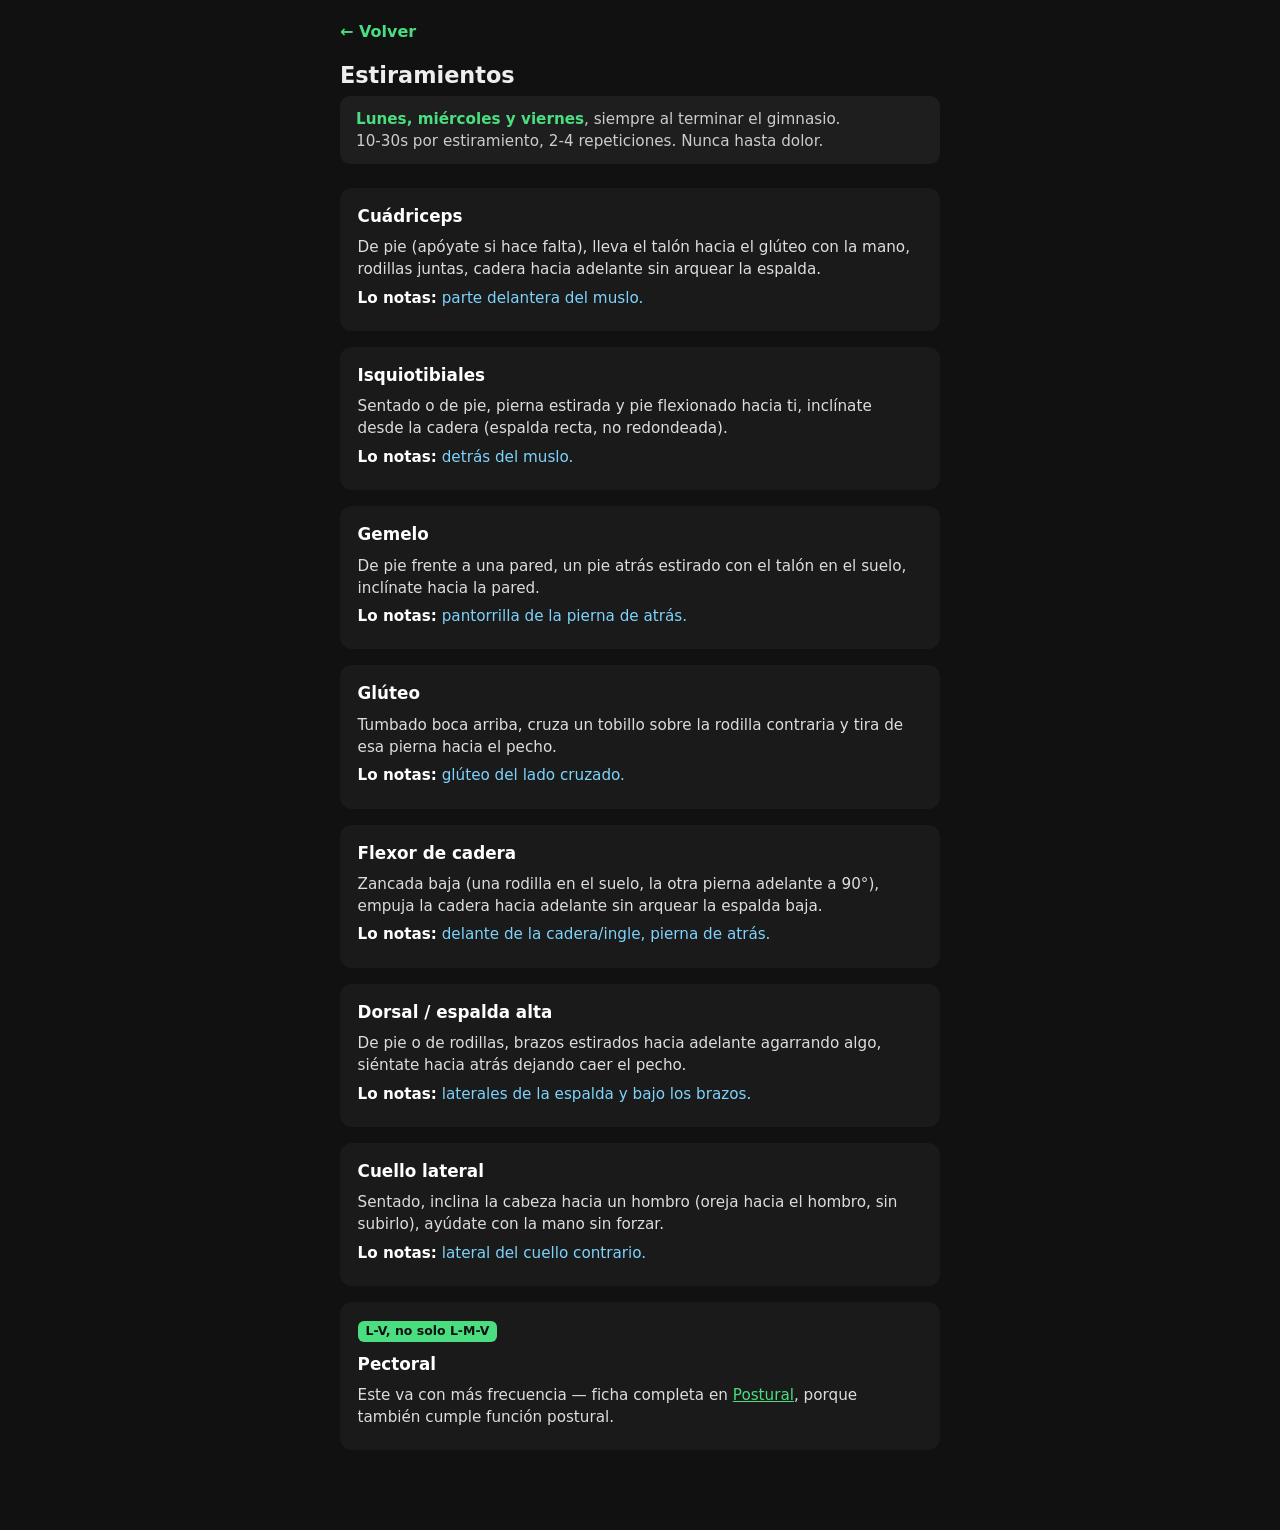
==== estiramientos.html @ 5c584686 "Web de estiramientos y postural Co-Authored-By: Claude Sonnet 5 <noreply@anthropic.com>" ====
<!DOCTYPE html>
<html lang="es">
<head>
<meta charset="UTF-8">
<meta name="viewport" content="width=device-width, initial-scale=1">
<title>Estiramientos</title>
<link rel="stylesheet" href="style.css">
</head>
<body>
<a class="back" href="index.html">&larr; Volver</a>
<h1>Estiramientos</h1>
<div class="freq">
  <b>Lunes, miércoles y viernes</b>, siempre al terminar el gimnasio.<br>
  10-30s por estiramiento, 2-4 repeticiones. Nunca hasta dolor.
</div>

<section class="ex">
  <h2>Cuádriceps</h2>
  <p>De pie (apóyate si hace falta), lleva el talón hacia el glúteo con la mano, rodillas juntas, cadera hacia adelante sin arquear la espalda.</p>
  <p class="where"><strong>Lo notas:</strong> parte delantera del muslo.</p>
</section>

<section class="ex">
  <h2>Isquiotibiales</h2>
  <p>Sentado o de pie, pierna estirada y pie flexionado hacia ti, inclínate desde la cadera (espalda recta, no redondeada).</p>
  <p class="where"><strong>Lo notas:</strong> detrás del muslo.</p>
</section>

<section class="ex">
  <h2>Gemelo</h2>
  <p>De pie frente a una pared, un pie atrás estirado con el talón en el suelo, inclínate hacia la pared.</p>
  <p class="where"><strong>Lo notas:</strong> pantorrilla de la pierna de atrás.</p>
</section>

<section class="ex">
  <h2>Glúteo</h2>
  <p>Tumbado boca arriba, cruza un tobillo sobre la rodilla contraria y tira de esa pierna hacia el pecho.</p>
  <p class="where"><strong>Lo notas:</strong> glúteo del lado cruzado.</p>
</section>

<section class="ex">
  <h2>Flexor de cadera</h2>
  <p>Zancada baja (una rodilla en el suelo, la otra pierna adelante a 90°), empuja la cadera hacia adelante sin arquear la espalda baja.</p>
  <p class="where"><strong>Lo notas:</strong> delante de la cadera/ingle, pierna de atrás.</p>
</section>

<section class="ex">
  <h2>Dorsal / espalda alta</h2>
  <p>De pie o de rodillas, brazos estirados hacia adelante agarrando algo, siéntate hacia atrás dejando caer el pecho.</p>
  <p class="where"><strong>Lo notas:</strong> laterales de la espalda y bajo los brazos.</p>
</section>

<section class="ex">
  <h2>Cuello lateral</h2>
  <p>Sentado, inclina la cabeza hacia un hombro (oreja hacia el hombro, sin subirlo), ayúdate con la mano sin forzar.</p>
  <p class="where"><strong>Lo notas:</strong> lateral del cuello contrario.</p>
</section>

<section class="ex">
  <span class="tag">L-V, no solo L-M-V</span>
  <h2>Pectoral</h2>
  <p>Este va con más frecuencia — ficha completa en <a href="postural.html" style="color:#4ade80">Postural</a>, porque también cumple función postural.</p>
</section>

</body>
</html>
---- style.css ----
:root{color-scheme:light dark;}
*{box-sizing:border-box;}
body{
  margin:0 auto;
  max-width:640px;
  font-family:system-ui,-apple-system,Segoe UI,Roboto,sans-serif;
  background:#111;
  color:#eee;
  padding:1.25rem 1.25rem 4rem;
  line-height:1.45;
}
a.back{
  display:inline-block;
  color:#4ade80;
  text-decoration:none;
  font-weight:600;
  margin-bottom:1rem;
}
h1{font-size:1.4rem;margin:0 0 .25rem;}
.freq{
  background:#1e1e1e;
  border-radius:10px;
  padding:.75rem 1rem;
  font-size:.95rem;
  color:#ccc;
  margin-bottom:1.5rem;
}
.freq b{color:#4ade80;}
section.ex{
  background:#1a1a1a;
  border-radius:12px;
  padding:1rem 1.1rem;
  margin-bottom:1rem;
}
section.ex h2{
  font-size:1.05rem;
  margin:0 0 .5rem;
  color:#fff;
}
section.ex .tag{
  display:inline-block;
  font-size:.78rem;
  font-weight:700;
  color:#111;
  background:#4ade80;
  border-radius:6px;
  padding:.1rem .5rem;
  margin-bottom:.6rem;
}
section.ex p{margin:.4rem 0;font-size:.95rem;color:#ddd;}
section.ex p.where{color:#7dd3fc;}
section.ex p.warn{color:#fca5a5;}
section.ex strong{color:#fff;}
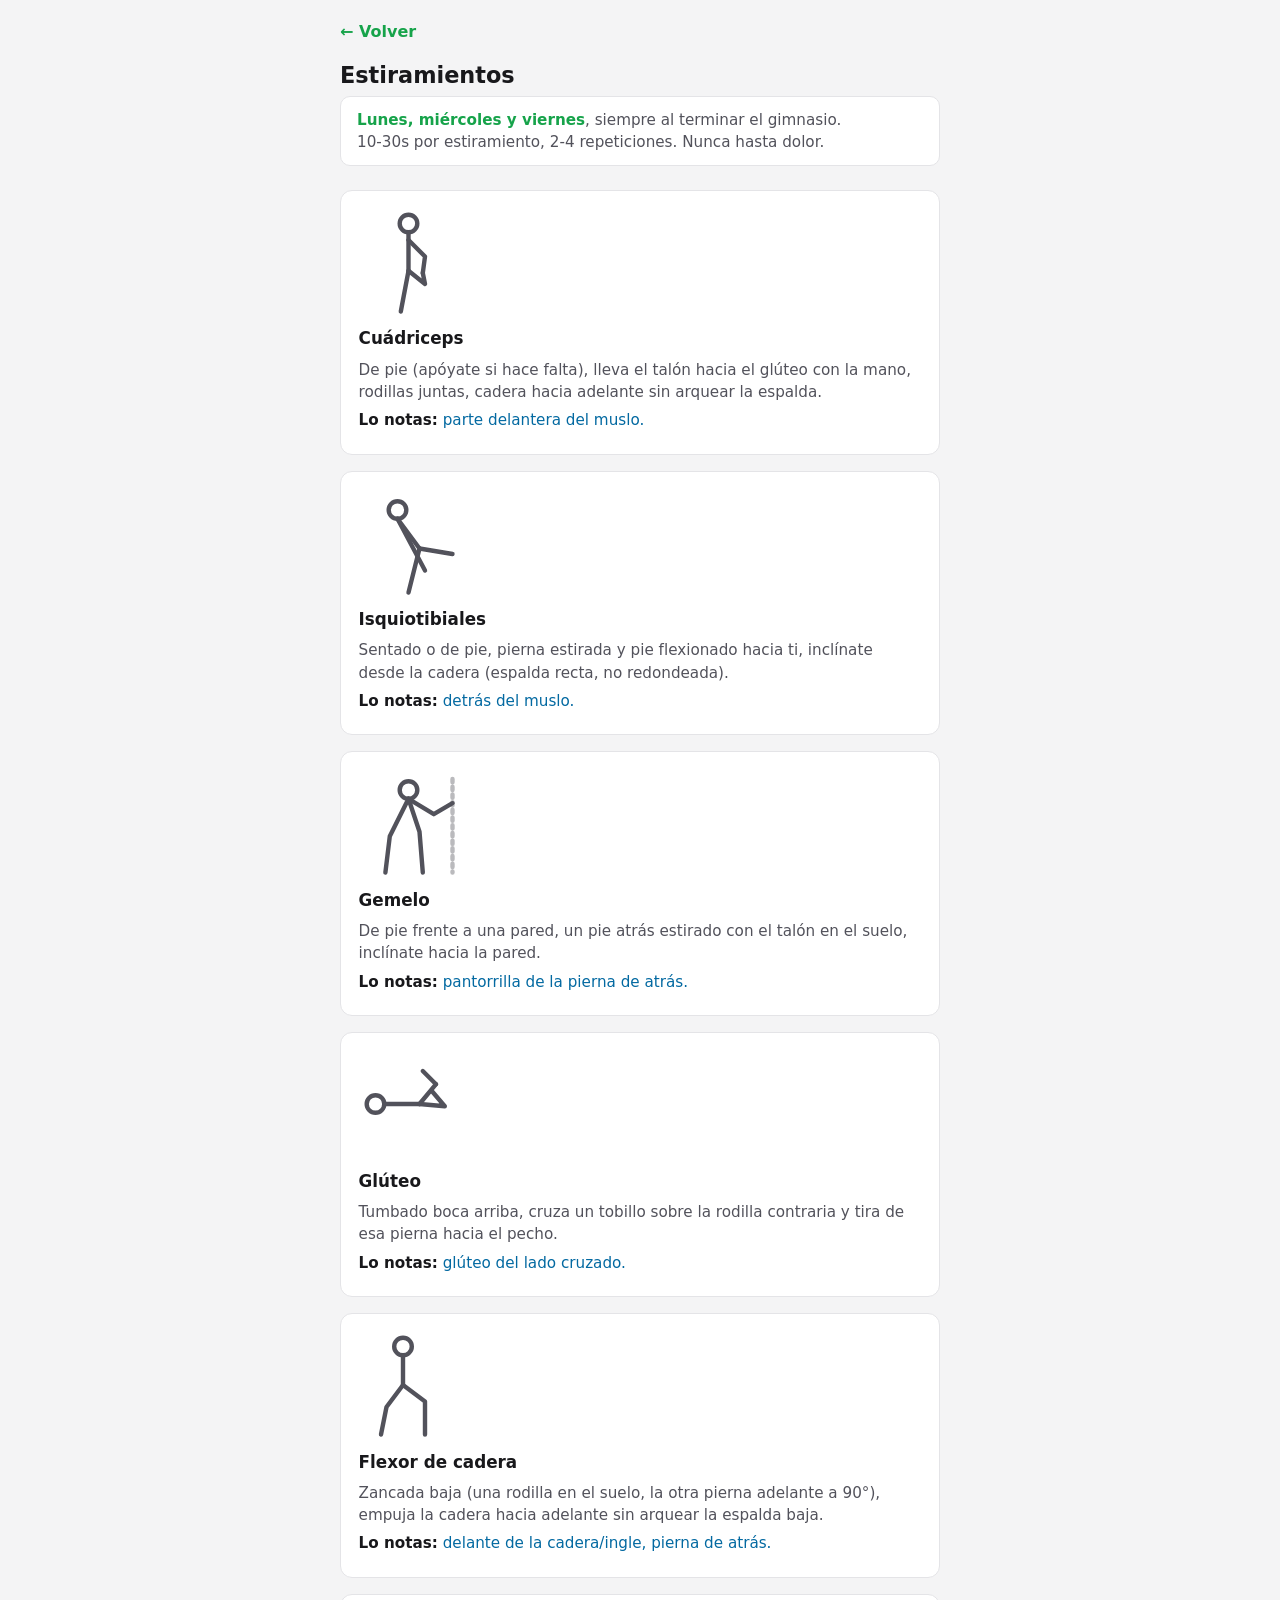
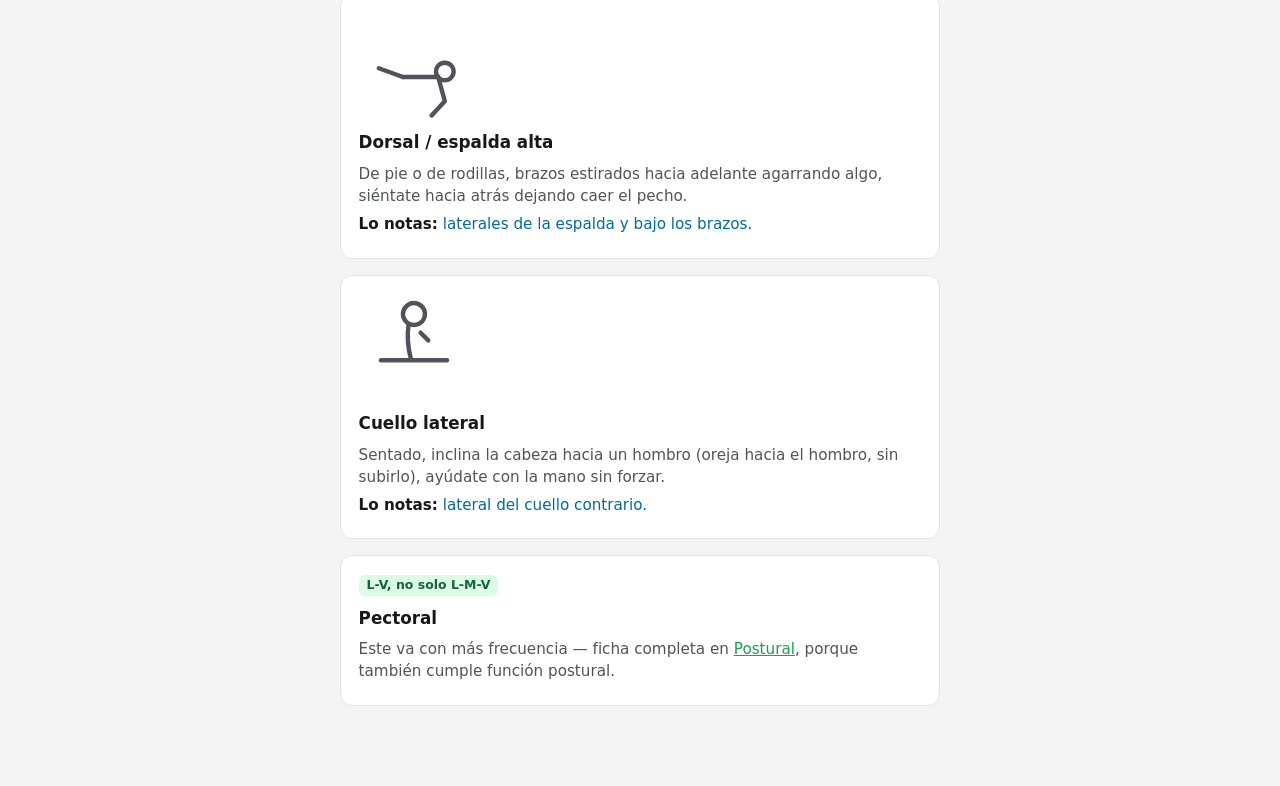
==== commit a93ea0ef: "Añade modo claro/oscuro automático y diagramas SVG de cada ejercicio Co-Authored-By: Claude Sonnet 5" ====
--- a/estiramientos.html
+++ b/estiramientos.html
@@ -15,42 +15,102 @@
 </div>
 
 <section class="ex">
+  <div class="diagram">
+    <svg viewBox="0 0 100 100" fill="none" stroke="currentColor" stroke-width="4" stroke-linecap="round" stroke-linejoin="round">
+      <circle cx="45" cy="15" r="8"/>
+      <path d="M45 23 V58"/>
+      <path d="M45 30 L60 45 L58 60"/>
+      <path d="M45 58 L38 95"/>
+      <path d="M45 58 L60 70 L58 60"/>
+    </svg>
+  </div>
   <h2>Cuádriceps</h2>
   <p>De pie (apóyate si hace falta), lleva el talón hacia el glúteo con la mano, rodillas juntas, cadera hacia adelante sin arquear la espalda.</p>
   <p class="where"><strong>Lo notas:</strong> parte delantera del muslo.</p>
 </section>
 
 <section class="ex">
+  <div class="diagram">
+    <svg viewBox="0 0 100 100" fill="none" stroke="currentColor" stroke-width="4" stroke-linecap="round" stroke-linejoin="round">
+      <circle cx="35" cy="20" r="8"/>
+      <path d="M35 28 L55 55"/>
+      <path d="M35 28 L60 75"/>
+      <path d="M55 55 L85 60"/>
+      <path d="M55 55 L45 95"/>
+    </svg>
+  </div>
   <h2>Isquiotibiales</h2>
   <p>Sentado o de pie, pierna estirada y pie flexionado hacia ti, inclínate desde la cadera (espalda recta, no redondeada).</p>
   <p class="where"><strong>Lo notas:</strong> detrás del muslo.</p>
 </section>
 
 <section class="ex">
+  <div class="diagram">
+    <svg viewBox="0 0 100 100" fill="none" stroke="currentColor" stroke-width="4" stroke-linecap="round" stroke-linejoin="round">
+      <path d="M85 10 V95" stroke-dasharray="3 4" opacity="0.4"/>
+      <circle cx="45" cy="20" r="8"/>
+      <path d="M45 28 L68 42 L85 32"/>
+      <path d="M45 28 L28 62 L24 95"/>
+      <path d="M45 28 L55 58 L58 95"/>
+    </svg>
+  </div>
   <h2>Gemelo</h2>
   <p>De pie frente a una pared, un pie atrás estirado con el talón en el suelo, inclínate hacia la pared.</p>
   <p class="where"><strong>Lo notas:</strong> pantorrilla de la pierna de atrás.</p>
 </section>
 
 <section class="ex">
+  <div class="diagram">
+    <svg viewBox="0 0 100 100" fill="none" stroke="currentColor" stroke-width="4" stroke-linecap="round" stroke-linejoin="round">
+      <circle cx="15" cy="50" r="8"/>
+      <path d="M23 50 H55"/>
+      <path d="M55 50 L70 32"/>
+      <path d="M70 32 L58 20"/>
+      <path d="M55 50 L78 52 L66 38"/>
+    </svg>
+  </div>
   <h2>Glúteo</h2>
   <p>Tumbado boca arriba, cruza un tobillo sobre la rodilla contraria y tira de esa pierna hacia el pecho.</p>
   <p class="where"><strong>Lo notas:</strong> glúteo del lado cruzado.</p>
 </section>
 
 <section class="ex">
+  <div class="diagram">
+    <svg viewBox="0 0 100 100" fill="none" stroke="currentColor" stroke-width="4" stroke-linecap="round" stroke-linejoin="round">
+      <circle cx="40" cy="15" r="8"/>
+      <path d="M40 23 V50"/>
+      <path d="M40 50 L60 65 L60 95"/>
+      <path d="M40 50 L25 70 L20 95"/>
+    </svg>
+  </div>
   <h2>Flexor de cadera</h2>
   <p>Zancada baja (una rodilla en el suelo, la otra pierna adelante a 90°), empuja la cadera hacia adelante sin arquear la espalda baja.</p>
   <p class="where"><strong>Lo notas:</strong> delante de la cadera/ingle, pierna de atrás.</p>
 </section>
 
 <section class="ex">
+  <div class="diagram">
+    <svg viewBox="0 0 100 100" fill="none" stroke="currentColor" stroke-width="4" stroke-linecap="round" stroke-linejoin="round">
+      <circle cx="78" cy="55" r="8"/>
+      <path d="M72 60 H40"/>
+      <path d="M40 60 L18 52"/>
+      <path d="M72 60 L78 82 L66 95"/>
+    </svg>
+  </div>
   <h2>Dorsal / espalda alta</h2>
   <p>De pie o de rodillas, brazos estirados hacia adelante agarrando algo, siéntate hacia atrás dejando caer el pecho.</p>
   <p class="where"><strong>Lo notas:</strong> laterales de la espalda y bajo los brazos.</p>
 </section>
 
 <section class="ex">
+  <div class="diagram">
+    <svg viewBox="0 0 100 100" fill="none" stroke="currentColor" stroke-width="4" stroke-linecap="round" stroke-linejoin="round">
+      <circle cx="50" cy="20" r="10" transform="rotate(18 50 20)"/>
+      <path d="M45 30 Q43 45 47 60"/>
+      <path d="M20 62 H80"/>
+      <path d="M63 44 L56 37"/>
+    </svg>
+  </div>
   <h2>Cuello lateral</h2>
   <p>Sentado, inclina la cabeza hacia un hombro (oreja hacia el hombro, sin subirlo), ayúdate con la mano sin forzar.</p>
   <p class="where"><strong>Lo notas:</strong> lateral del cuello contrario.</p>
@@ -59,7 +119,7 @@
 <section class="ex">
   <span class="tag">L-V, no solo L-M-V</span>
   <h2>Pectoral</h2>
-  <p>Este va con más frecuencia — ficha completa en <a href="postural.html" style="color:#4ade80">Postural</a>, porque también cumple función postural.</p>
+  <p>Este va con más frecuencia — ficha completa en <a href="postural.html" style="color:var(--accent)">Postural</a>, porque también cumple función postural.</p>
 </section>
 
 </body>
--- a/style.css
+++ b/style.css
@@ -1,33 +1,63 @@
-:root{color-scheme:light dark;}
+:root{
+  color-scheme: light dark;
+  --bg:#f4f4f5;
+  --card:#ffffff;
+  --text:#18181b;
+  --text-dim:#52525b;
+  --accent:#16a34a;
+  --accent-text:#ffffff;
+  --where:#0369a1;
+  --warn:#b91c1c;
+  --tag-bg:#dcfce7;
+  --tag-text:#166534;
+  --line:#e4e4e7;
+}
+@media (prefers-color-scheme: dark){
+  :root{
+    --bg:#111111;
+    --card:#1a1a1a;
+    --text:#eeeeee;
+    --text-dim:#c4c4c8;
+    --accent:#4ade80;
+    --accent-text:#111111;
+    --where:#7dd3fc;
+    --warn:#fca5a5;
+    --tag-bg:#14361f;
+    --tag-text:#86efac;
+    --line:#2a2a2a;
+  }
+}
 *{box-sizing:border-box;}
 body{
   margin:0 auto;
   max-width:640px;
   font-family:system-ui,-apple-system,Segoe UI,Roboto,sans-serif;
-  background:#111;
-  color:#eee;
+  background:var(--bg);
+  color:var(--text);
   padding:1.25rem 1.25rem 4rem;
   line-height:1.45;
 }
 a.back{
   display:inline-block;
-  color:#4ade80;
+  color:var(--accent);
   text-decoration:none;
   font-weight:600;
   margin-bottom:1rem;
 }
 h1{font-size:1.4rem;margin:0 0 .25rem;}
 .freq{
-  background:#1e1e1e;
+  background:var(--card);
+  border:1px solid var(--line);
   border-radius:10px;
   padding:.75rem 1rem;
   font-size:.95rem;
-  color:#ccc;
+  color:var(--text-dim);
   margin-bottom:1.5rem;
 }
-.freq b{color:#4ade80;}
+.freq b{color:var(--accent);}
 section.ex{
-  background:#1a1a1a;
+  background:var(--card);
+  border:1px solid var(--line);
   border-radius:12px;
   padding:1rem 1.1rem;
   margin-bottom:1rem;
@@ -35,19 +65,62 @@
 section.ex h2{
   font-size:1.05rem;
   margin:0 0 .5rem;
-  color:#fff;
+  color:var(--text);
 }
 section.ex .tag{
   display:inline-block;
   font-size:.78rem;
   font-weight:700;
-  color:#111;
-  background:#4ade80;
+  color:var(--tag-text);
+  background:var(--tag-bg);
   border-radius:6px;
   padding:.1rem .5rem;
   margin-bottom:.6rem;
 }
-section.ex p{margin:.4rem 0;font-size:.95rem;color:#ddd;}
-section.ex p.where{color:#7dd3fc;}
-section.ex p.warn{color:#fca5a5;}
-section.ex strong{color:#fff;}
+section.ex p{margin:.4rem 0;font-size:.95rem;color:var(--text-dim);}
+section.ex p.where{color:var(--where);}
+section.ex p.warn{color:var(--warn);}
+section.ex strong{color:var(--text);}
+section.ex .diagram{
+  display:block;
+  width:110px;
+  height:110px;
+  margin:0 0 .6rem;
+  color:var(--text-dim);
+}
+section.ex .diagram svg{width:100%;height:100%;display:block;}
+
+/* index */
+body.home{
+  min-height:100svh;
+  display:flex;
+  flex-direction:column;
+  align-items:center;
+  justify-content:center;
+  gap:1rem;
+  max-width:none;
+  padding:1.5rem;
+}
+body.home h1{
+  font-size:1.1rem;
+  font-weight:600;
+  color:var(--text-dim);
+  margin:0 0 1rem;
+  text-transform:uppercase;
+  letter-spacing:.08em;
+}
+a.btn{
+  display:block;
+  width:min(320px,90vw);
+  text-align:center;
+  padding:1.4rem 1rem;
+  font-size:1.3rem;
+  font-weight:600;
+  text-decoration:none;
+  color:var(--text);
+  background:var(--card);
+  border:1px solid var(--line);
+  border-radius:14px;
+}
+a.btn:active{opacity:.7;}
+a.btn.alt{background:var(--accent);color:var(--accent-text);border-color:var(--accent);}
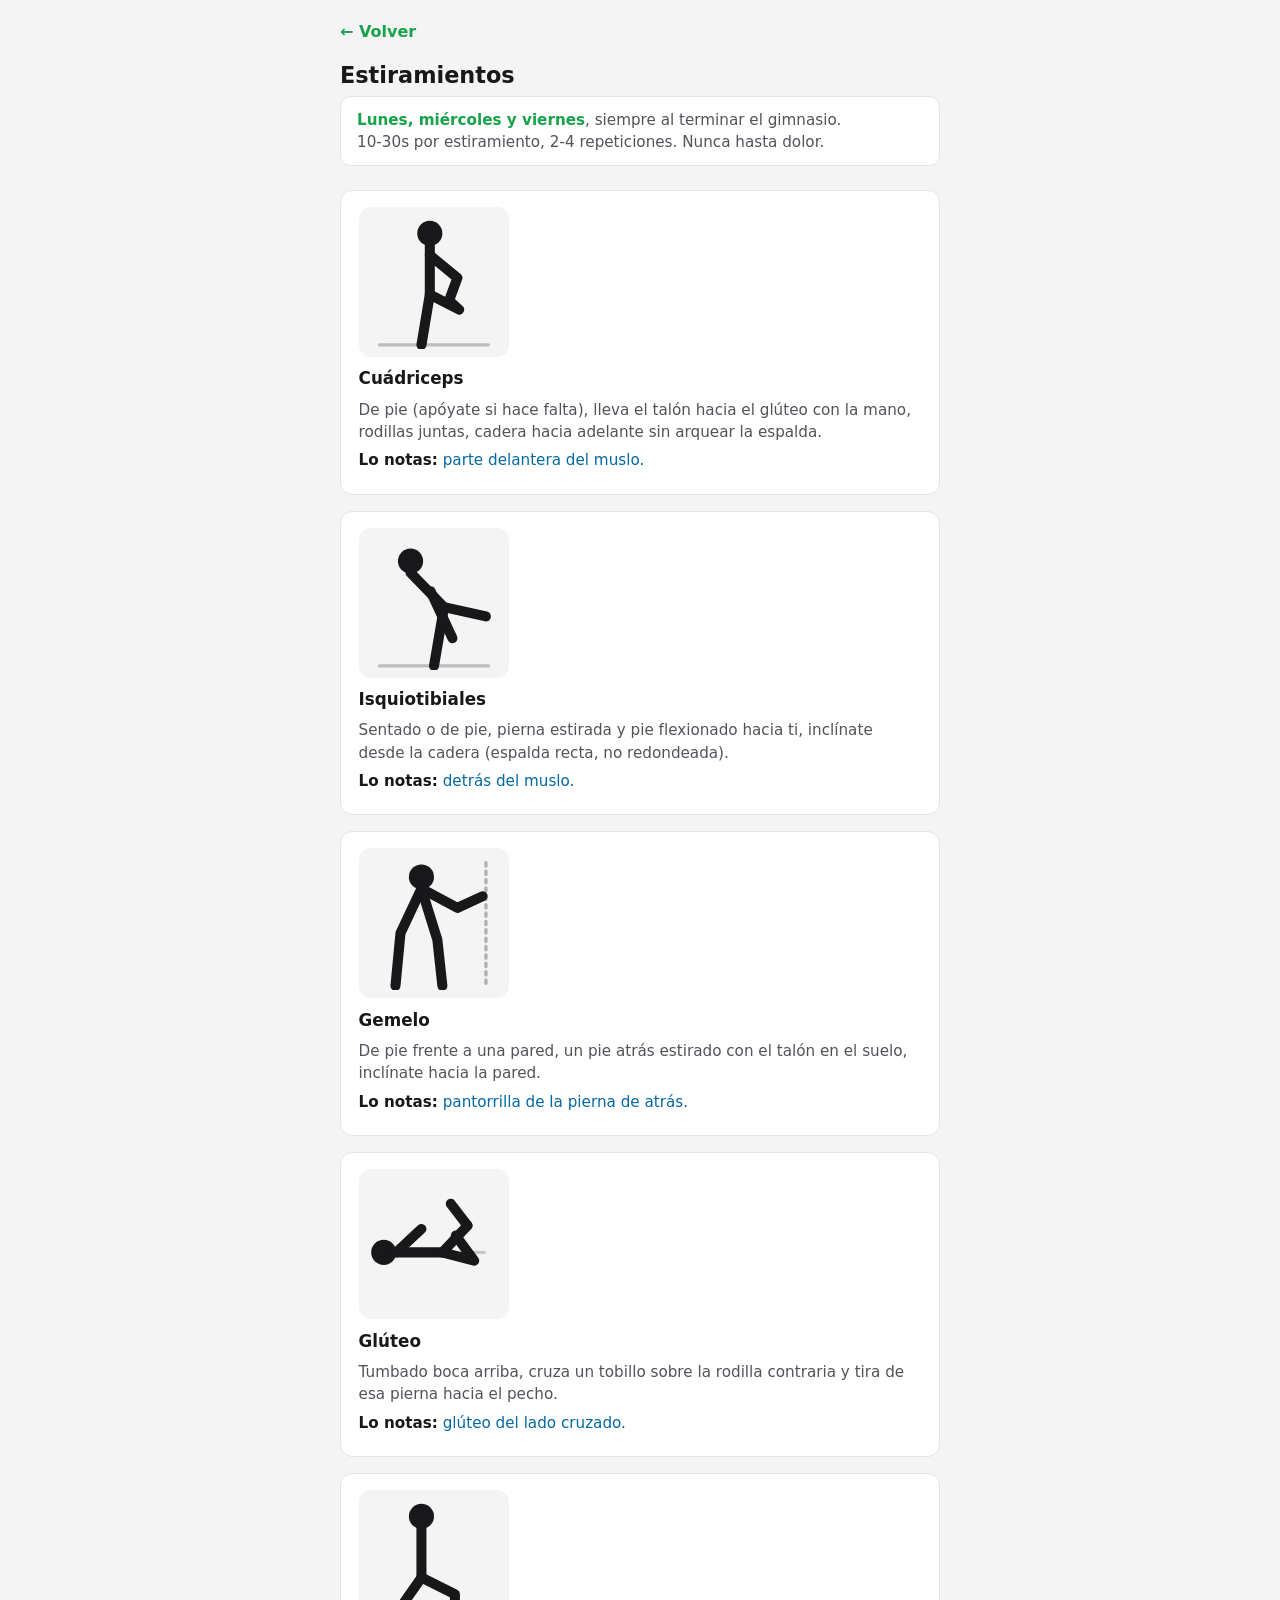
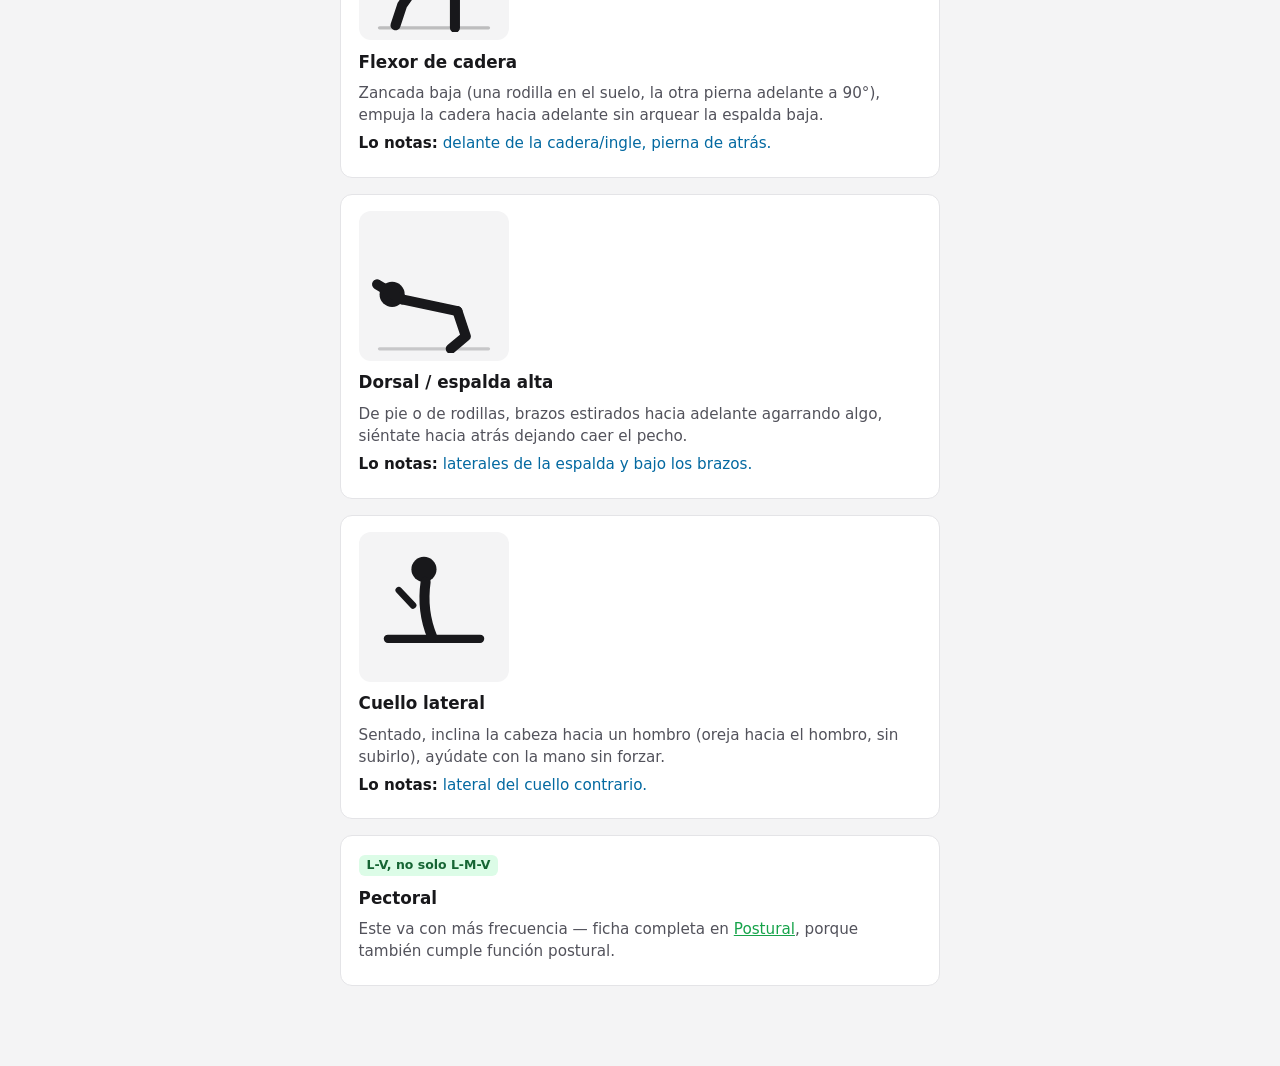
==== commit b760f899: "Rehace los diagramas: trazo grueso, cabeza rellena, proporciones reales Co-Authored-By: Claude Sonne" ====
--- a/estiramientos.html
+++ b/estiramientos.html
@@ -3,8 +3,11 @@
 <head>
 <meta charset="UTF-8">
 <meta name="viewport" content="width=device-width, initial-scale=1">
+<meta http-equiv="Cache-Control" content="no-cache, no-store, must-revalidate">
+<meta http-equiv="Pragma" content="no-cache">
+<meta http-equiv="Expires" content="0">
 <title>Estiramientos</title>
-<link rel="stylesheet" href="style.css">
+<link rel="stylesheet" href="style.css?v=3">
 </head>
 <body>
 <a class="back" href="index.html">&larr; Volver</a>
@@ -16,12 +19,13 @@
 
 <section class="ex">
   <div class="diagram">
-    <svg viewBox="0 0 100 100" fill="none" stroke="currentColor" stroke-width="4" stroke-linecap="round" stroke-linejoin="round">
-      <circle cx="45" cy="15" r="8"/>
-      <path d="M45 23 V58"/>
-      <path d="M45 30 L60 45 L58 60"/>
-      <path d="M45 58 L38 95"/>
-      <path d="M45 58 L60 70 L58 60"/>
+    <svg viewBox="0 0 160 160" fill="none" stroke="currentColor" stroke-width="12" stroke-linecap="round" stroke-linejoin="round">
+      <path d="M15 155 H145" stroke-width="4" opacity="0.25"/>
+      <circle cx="75" cy="22" r="15" fill="currentColor" stroke="none"/>
+      <path d="M75 37 V95"/>
+      <path d="M75 95 L65 155"/>
+      <path d="M75 48 L108 75 L98 102"/>
+      <path d="M75 95 L110 113 L98 102"/>
     </svg>
   </div>
   <h2>Cuádriceps</h2>
@@ -31,12 +35,13 @@
 
 <section class="ex">
   <div class="diagram">
-    <svg viewBox="0 0 100 100" fill="none" stroke="currentColor" stroke-width="4" stroke-linecap="round" stroke-linejoin="round">
-      <circle cx="35" cy="20" r="8"/>
-      <path d="M35 28 L55 55"/>
-      <path d="M35 28 L60 75"/>
-      <path d="M55 55 L85 60"/>
-      <path d="M55 55 L45 95"/>
+    <svg viewBox="0 0 160 160" fill="none" stroke="currentColor" stroke-width="12" stroke-linecap="round" stroke-linejoin="round">
+      <path d="M15 155 H145" stroke-width="4" opacity="0.25"/>
+      <circle cx="52" cy="30" r="15" fill="currentColor" stroke="none"/>
+      <path d="M52 44 L92 85"/>
+      <path d="M76 66 L102 122"/>
+      <path d="M92 85 L142 96"/>
+      <path d="M92 85 L80 155"/>
     </svg>
   </div>
   <h2>Isquiotibiales</h2>
@@ -46,12 +51,12 @@
 
 <section class="ex">
   <div class="diagram">
-    <svg viewBox="0 0 100 100" fill="none" stroke="currentColor" stroke-width="4" stroke-linecap="round" stroke-linejoin="round">
-      <path d="M85 10 V95" stroke-dasharray="3 4" opacity="0.4"/>
-      <circle cx="45" cy="20" r="8"/>
-      <path d="M45 28 L68 42 L85 32"/>
-      <path d="M45 28 L28 62 L24 95"/>
-      <path d="M45 28 L55 58 L58 95"/>
+    <svg viewBox="0 0 160 160" fill="none" stroke="currentColor" stroke-width="12" stroke-linecap="round" stroke-linejoin="round">
+      <path d="M142 8 V155" stroke-width="4" stroke-dasharray="4 6" opacity="0.3"/>
+      <circle cx="65" cy="25" r="15" fill="currentColor" stroke="none"/>
+      <path d="M65 39 L108 62 L138 48"/>
+      <path d="M65 39 L40 92 L34 155"/>
+      <path d="M65 39 L84 100 L90 155"/>
     </svg>
   </div>
   <h2>Gemelo</h2>
@@ -61,12 +66,14 @@
 
 <section class="ex">
   <div class="diagram">
-    <svg viewBox="0 0 100 100" fill="none" stroke="currentColor" stroke-width="4" stroke-linecap="round" stroke-linejoin="round">
-      <circle cx="15" cy="50" r="8"/>
-      <path d="M23 50 H55"/>
-      <path d="M55 50 L70 32"/>
-      <path d="M70 32 L58 20"/>
-      <path d="M55 50 L78 52 L66 38"/>
+    <svg viewBox="0 0 160 160" fill="none" stroke="currentColor" stroke-width="12" stroke-linecap="round" stroke-linejoin="round">
+      <path d="M15 90 H140" stroke-width="4" opacity="0.2"/>
+      <circle cx="20" cy="90" r="15" fill="currentColor" stroke="none"/>
+      <path d="M35 90 H90"/>
+      <path d="M35 90 L65 62"/>
+      <path d="M90 90 L120 58"/>
+      <path d="M120 58 L100 32"/>
+      <path d="M90 90 L128 100 L106 70"/>
     </svg>
   </div>
   <h2>Glúteo</h2>
@@ -76,11 +83,12 @@
 
 <section class="ex">
   <div class="diagram">
-    <svg viewBox="0 0 100 100" fill="none" stroke="currentColor" stroke-width="4" stroke-linecap="round" stroke-linejoin="round">
-      <circle cx="40" cy="15" r="8"/>
-      <path d="M40 23 V50"/>
-      <path d="M40 50 L60 65 L60 95"/>
-      <path d="M40 50 L25 70 L20 95"/>
+    <svg viewBox="0 0 160 160" fill="none" stroke="currentColor" stroke-width="12" stroke-linecap="round" stroke-linejoin="round">
+      <path d="M15 155 H145" stroke-width="4" opacity="0.25"/>
+      <circle cx="65" cy="22" r="15" fill="currentColor" stroke="none"/>
+      <path d="M65 37 V95"/>
+      <path d="M65 95 L105 115 L105 155"/>
+      <path d="M65 95 L42 128 L34 152"/>
     </svg>
   </div>
   <h2>Flexor de cadera</h2>
@@ -90,11 +98,12 @@
 
 <section class="ex">
   <div class="diagram">
-    <svg viewBox="0 0 100 100" fill="none" stroke="currentColor" stroke-width="4" stroke-linecap="round" stroke-linejoin="round">
-      <circle cx="78" cy="55" r="8"/>
-      <path d="M72 60 H40"/>
-      <path d="M40 60 L18 52"/>
-      <path d="M72 60 L78 82 L66 95"/>
+    <svg viewBox="0 0 160 160" fill="none" stroke="currentColor" stroke-width="12" stroke-linecap="round" stroke-linejoin="round">
+      <path d="M15 155 H145" stroke-width="4" opacity="0.2"/>
+      <circle cx="30" cy="90" r="15" fill="currentColor" stroke="none"/>
+      <path d="M42 96 L108 110"/>
+      <path d="M42 96 L12 78"/>
+      <path d="M108 110 L118 140 L100 155"/>
     </svg>
   </div>
   <h2>Dorsal / espalda alta</h2>
@@ -104,11 +113,11 @@
 
 <section class="ex">
   <div class="diagram">
-    <svg viewBox="0 0 100 100" fill="none" stroke="currentColor" stroke-width="4" stroke-linecap="round" stroke-linejoin="round">
-      <circle cx="50" cy="20" r="10" transform="rotate(18 50 20)"/>
-      <path d="M45 30 Q43 45 47 60"/>
-      <path d="M20 62 H80"/>
-      <path d="M63 44 L56 37"/>
+    <svg viewBox="0 0 160 160" fill="none" stroke="currentColor" stroke-width="12" stroke-linecap="round" stroke-linejoin="round">
+      <path d="M25 118 H135" stroke-width="10"/>
+      <circle cx="68" cy="35" r="15" fill="currentColor" stroke="none"/>
+      <path d="M70 50 Q65 85 78 116"/>
+      <path d="M55 78 L38 60" stroke-width="8"/>
     </svg>
   </div>
   <h2>Cuello lateral</h2>
--- a/style.css
+++ b/style.css
@@ -83,10 +83,13 @@
 section.ex strong{color:var(--text);}
 section.ex .diagram{
   display:block;
-  width:110px;
-  height:110px;
+  width:150px;
+  height:150px;
   margin:0 0 .6rem;
-  color:var(--text-dim);
+  padding:8px;
+  border-radius:12px;
+  background:var(--bg);
+  color:var(--text);
 }
 section.ex .diagram svg{width:100%;height:100%;display:block;}
 
